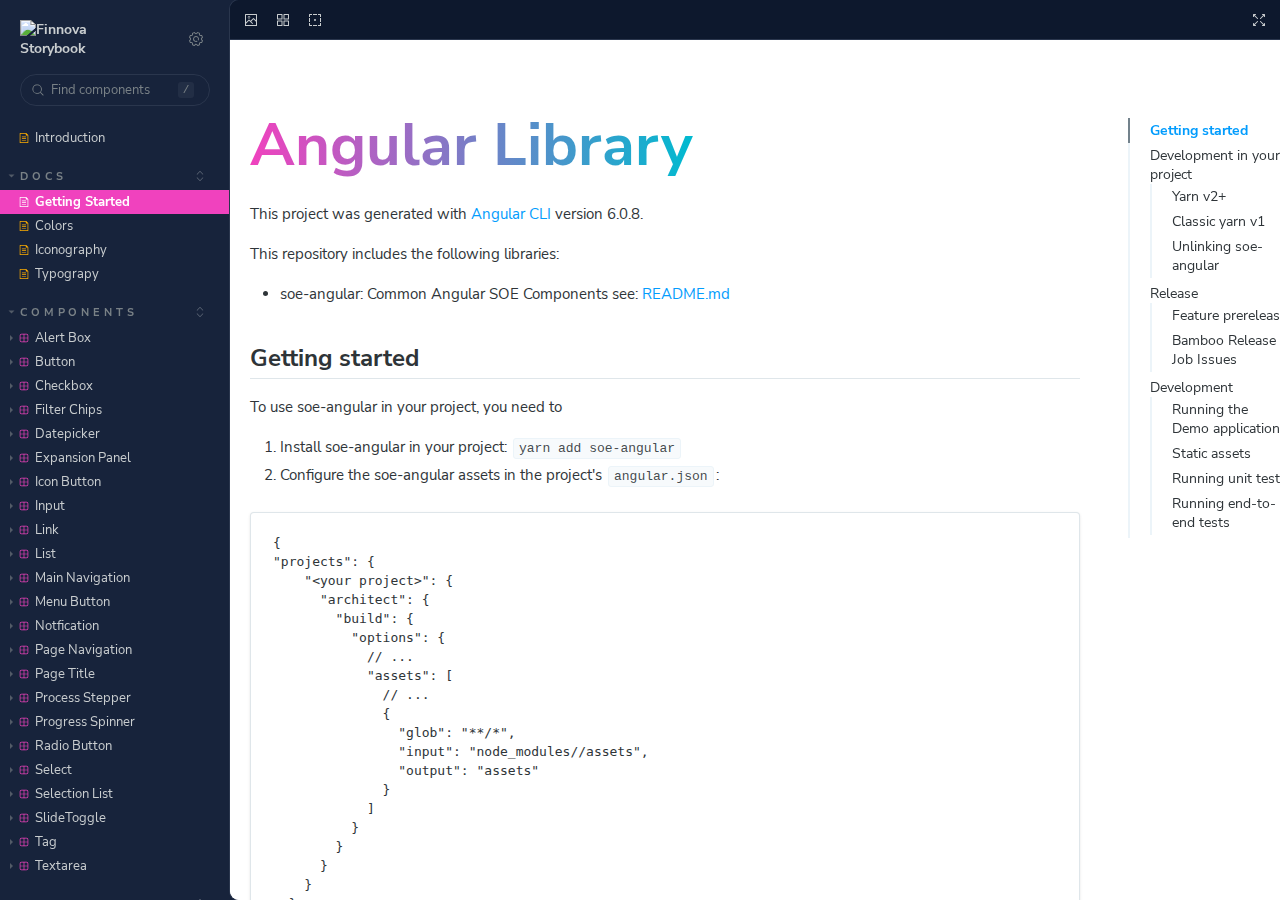
==== index.html @ b4487e70 "init" ====
<!DOCTYPE html>
<html lang="en">
  <head>
    <meta charset="utf-8" />

    <title>@storybook/angular - Storybook</title>
    <meta name="viewport" content="width=device-width, initial-scale=1" />

    
    <link rel="icon" type="image/svg+xml" href="./favicon.svg" />
    
    <link
      rel="prefetch"
      href="./sb-common-assets/nunito-sans-regular.woff2"
      as="font"
      type="font/woff2"
      crossorigin
    />
    <link href="..//assets/main.css" rel="stylesheet">

    <link
      rel="prefetch"
      href="./sb-common-assets/nunito-sans-bold.woff2"
      as="font"
      type="font/woff2"
      crossorigin
    />
    <link rel="stylesheet" href="./sb-common-assets/fonts.css" />


    <link href="./sb-manager/runtime.js" rel="modulepreload" />

    
    <link href="./sb-addons/links-0/manager-bundle.js" rel="modulepreload" />
    
    <link href="./sb-addons/essentials-controls-1/manager-bundle.js" rel="modulepreload" />
    
    <link href="./sb-addons/essentials-actions-2/manager-bundle.js" rel="modulepreload" />
    
    <link href="./sb-addons/essentials-backgrounds-3/manager-bundle.js" rel="modulepreload" />
    
    <link href="./sb-addons/essentials-viewport-4/manager-bundle.js" rel="modulepreload" />
    
    <link href="./sb-addons/essentials-toolbars-5/manager-bundle.js" rel="modulepreload" />
    
    <link href="./sb-addons/essentials-measure-6/manager-bundle.js" rel="modulepreload" />
    
    <link href="./sb-addons/essentials-outline-7/manager-bundle.js" rel="modulepreload" />
    
    <link href="./sb-addons/interactions-8/manager-bundle.js" rel="modulepreload" />
    
    <link href="./sb-addons/projects-soe-angular-storybook-9/manager-bundle.js" rel="modulepreload" />
       

    <style>
      #storybook-root[hidden] {
        display: none !important;
      }
    </style>

    
  </head>
  <body>
    <div id="root"></div>

    
    <script>
      
        
          window['FEATURES'] = {
  "warnOnLegacyHierarchySeparator": true,
  "buildStoriesJson": false,
  "storyStoreV7": true,
  "argTypeTargetsV7": true,
  "legacyDecoratorFileOrder": false
};
        
      
        
          window['REFS'] = {};
        
      
        
          window['LOGLEVEL'] = "info";
        
      
        
          window['DOCS_OPTIONS'] = {
  "defaultName": "Docs",
  "autodocs": "tag"
};
        
      
        
          window['CONFIG_TYPE'] = "PRODUCTION";
        
      
        
      
        
      
    </script>
    

    <script type="module">
      import './sb-manager/runtime.js';

      
      import './sb-addons/links-0/manager-bundle.js';
      
      import './sb-addons/essentials-controls-1/manager-bundle.js';
      
      import './sb-addons/essentials-actions-2/manager-bundle.js';
      
      import './sb-addons/essentials-backgrounds-3/manager-bundle.js';
      
      import './sb-addons/essentials-viewport-4/manager-bundle.js';
      
      import './sb-addons/essentials-toolbars-5/manager-bundle.js';
      
      import './sb-addons/essentials-measure-6/manager-bundle.js';
      
      import './sb-addons/essentials-outline-7/manager-bundle.js';
      
      import './sb-addons/interactions-8/manager-bundle.js';
      
      import './sb-addons/projects-soe-angular-storybook-9/manager-bundle.js';
      
    </script>

    <link href="./sb-preview/runtime.js" rel="prefetch" as="script" />
  </body>
</html>
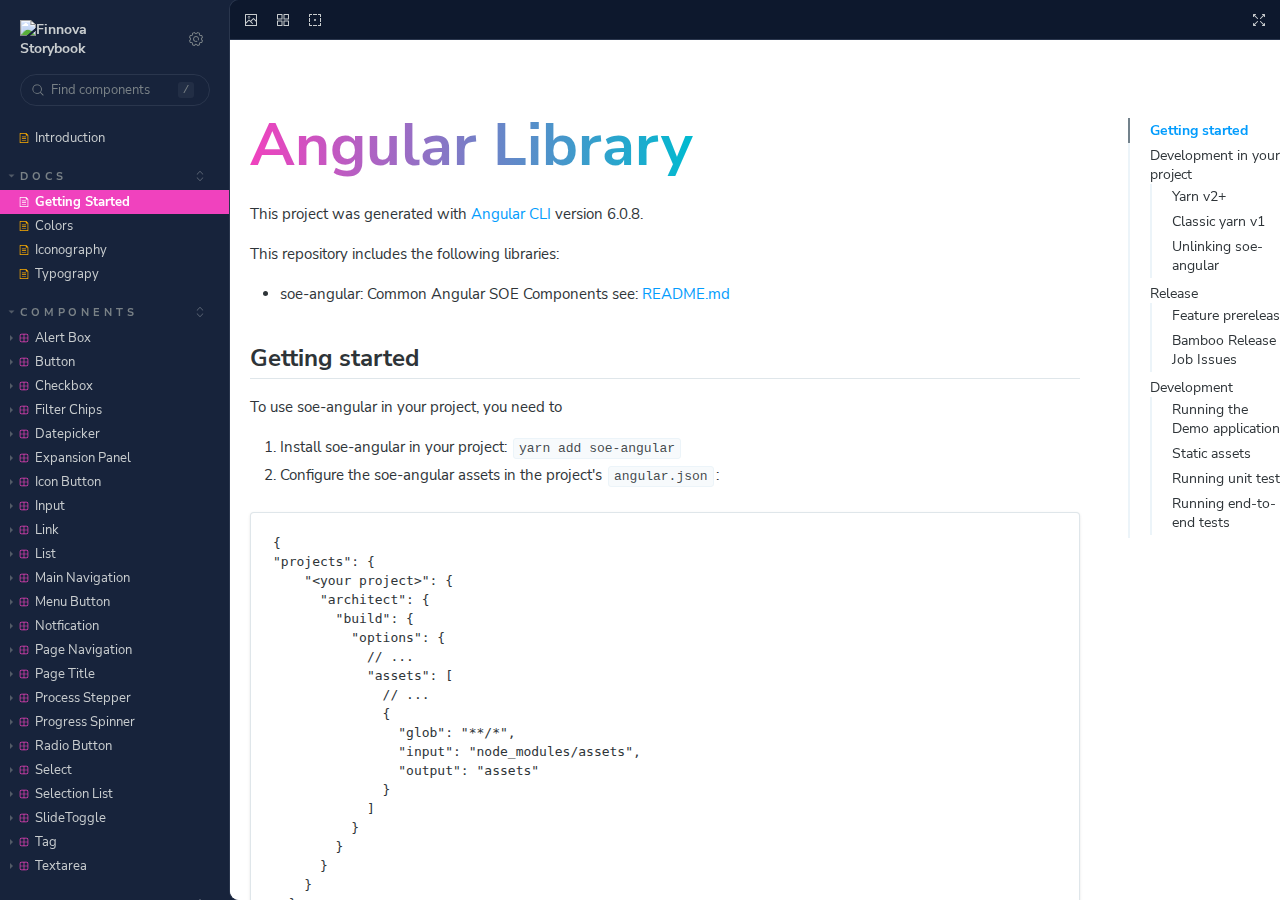
==== commit 65542389: "update style url" ====
--- a/index.html
+++ b/index.html
@@ -16,7 +16,7 @@
       type="font/woff2"
       crossorigin
     />
-    <link href="..//assets/main.css" rel="stylesheet">
+    <link href="../assets/main.css" rel="stylesheet">
 
     <link
       rel="prefetch"
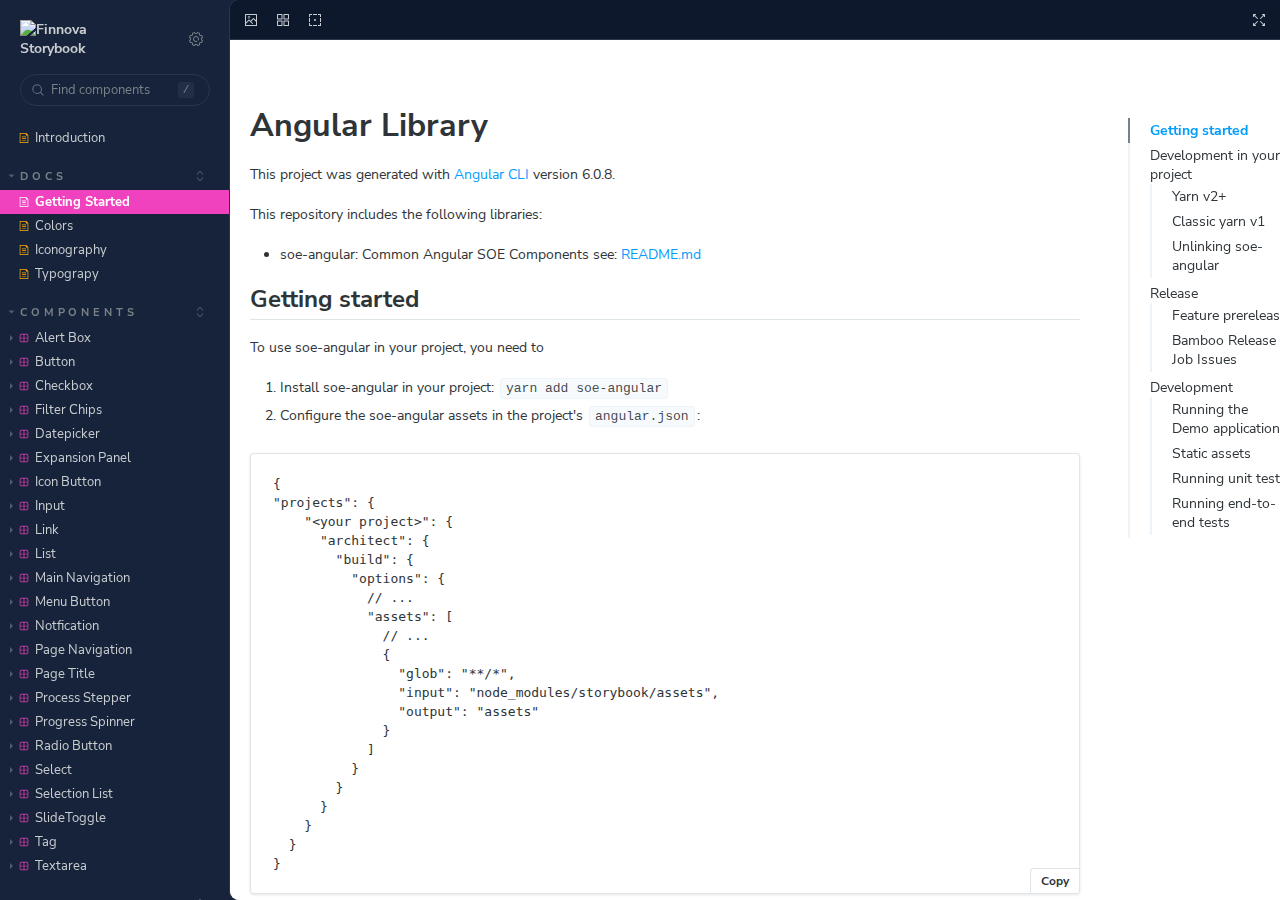
==== commit fd4beda0: "add storybook to path" ====
--- a/index.html
+++ b/index.html
@@ -16,7 +16,7 @@
       type="font/woff2"
       crossorigin
     />
-    <link href="../assets/main.css" rel="stylesheet">
+    <link href="../storybook/assets/main.css" rel="stylesheet">
 
     <link
       rel="prefetch"
